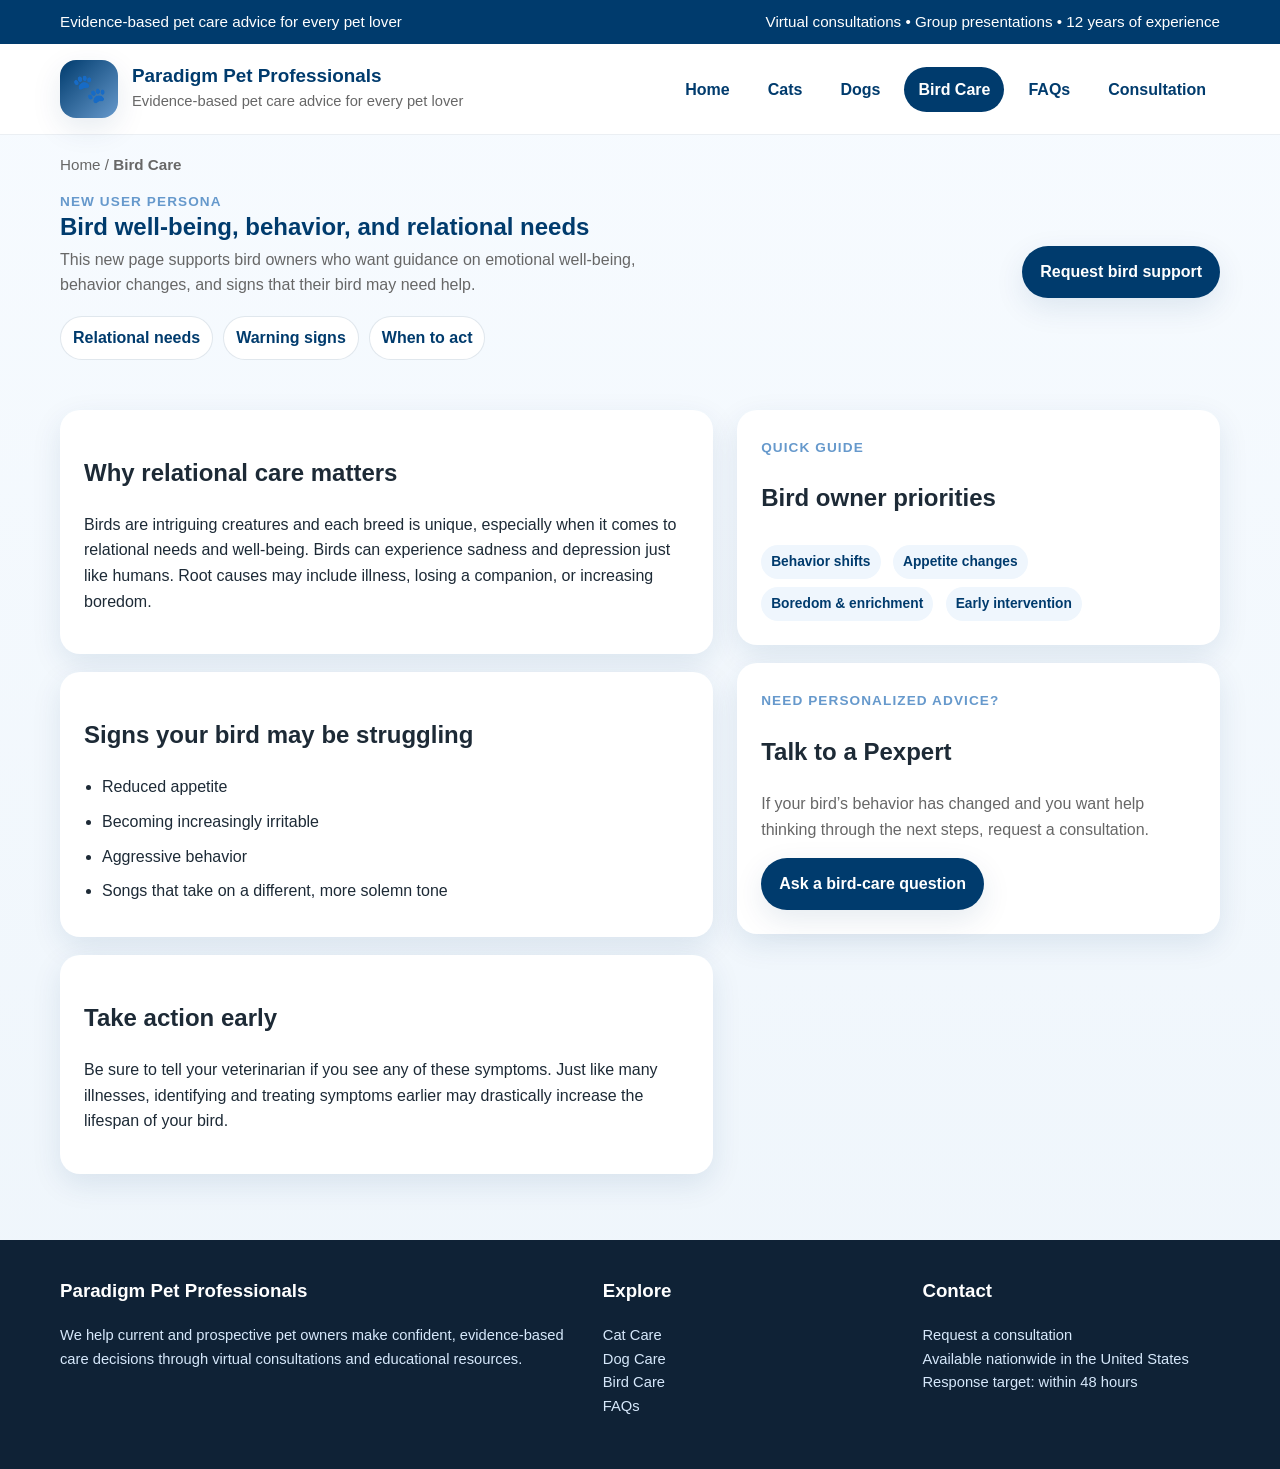
==== birds.html @ 6cae9a1f "Add files via upload" ====
<!doctype html>
<html lang="en">
<head>
  <meta charset="utf-8">
  <meta name="viewport" content="width=device-width, initial-scale=1">
  <title>Bird Care | Paradigm Pet Professionals</title>
  <meta name="description" content="Evidence-based pet care advice and virtual consultations for pet owners.">
  <style>
:root {
  --midnight: #003B6D;
  --sky: #6699CC;
  --dim: #676767;
  --silver: #BDBDBD;
  --bg: #f6f9fc;
  --card: #ffffff;
  --accent: #e8f1fb;
  --shadow: 0 10px 30px rgba(0,59,109,.10);
  --radius: 18px;
  --max: 1160px;
}
* { box-sizing: border-box; }
html { scroll-behavior: smooth; }
body {
  margin: 0;
  font-family: Inter, Arial, Helvetica, sans-serif;
  color: #1d2a36;
  background: linear-gradient(180deg, #f7fbff 0%, #eef5fb 100%);
  line-height: 1.6;
}
a { color: var(--midnight); text-decoration: none; }
a:hover { text-decoration: underline; }
img { max-width: 100%; display: block; }
.container { width: min(var(--max), calc(100% - 48px)); margin: 0 auto; }
.topbar {
  background: var(--midnight);
  color: white;
  font-size: .95rem;
}
.topbar .container {
  display: flex; justify-content: space-between; gap: 16px; padding: 10px 0;
}
.site-header {
  position: sticky; top: 0; z-index: 30; backdrop-filter: blur(12px);
  background: rgba(255,255,255,.92); border-bottom: 1px solid rgba(0,59,109,.08);
}
.header-wrap {
  display: flex; align-items: center; justify-content: space-between; gap: 20px; padding: 16px 0;
}
.brand {
  display: flex; align-items: center; gap: 14px; min-width: 0;
}
.logo {
  width: 58px; height: 58px; border-radius: 16px;
  background: linear-gradient(135deg, var(--midnight), var(--sky));
  display: grid; place-items: center; color: white; font-size: 28px; box-shadow: var(--shadow);
}
.brand h1 {
  font-size: 1.18rem; margin: 0; color: var(--midnight); line-height: 1.2;
}
.brand p { margin: 2px 0 0; color: var(--dim); font-size: .92rem; }
nav.primary ul { list-style: none; display: flex; gap: 10px; margin: 0; padding: 0; flex-wrap: wrap; }
nav.primary a {
  display: inline-block; padding: 10px 14px; border-radius: 999px; font-weight: 600;
}
nav.primary a:hover, nav.primary a.active { background: var(--midnight); color: white; text-decoration: none; }
.btn, button, .button {
  display: inline-flex; align-items: center; justify-content: center; gap: 10px;
  border: 0; border-radius: 999px; padding: 13px 18px; font-weight: 700; cursor: pointer;
  background: var(--midnight); color: white; box-shadow: var(--shadow); transition: transform .18s ease, opacity .18s ease;
}
.btn.secondary { background: white; color: var(--midnight); border: 1px solid rgba(0,59,109,.18); }
.btn:hover, button:hover { transform: translateY(-1px); text-decoration: none; }
.hero {
  padding: 54px 0 30px;
}
.hero-grid {
  display: grid; grid-template-columns: 1.2fr .8fr; gap: 28px; align-items: stretch;
}
.card {
  background: var(--card); border-radius: var(--radius); box-shadow: var(--shadow); padding: 24px;
}
.hero-copy {
  padding: 30px;
  background: linear-gradient(135deg, rgba(0,59,109,1) 0%, rgba(102,153,204,1) 100%);
  color: white; border-radius: 28px; box-shadow: var(--shadow);
}
.eyebrow {
  display: inline-block; padding: 6px 12px; background: rgba(255,255,255,.16); border-radius: 999px; font-size: .88rem; font-weight: 700;
}
.hero-copy h2 { font-size: clamp(2rem, 4.4vw, 3.35rem); line-height: 1.08; margin: 14px 0 14px; }
.hero-copy p { font-size: 1.05rem; max-width: 58ch; }
.hero-actions { display: flex; gap: 12px; flex-wrap: wrap; margin-top: 18px; }
.hero-aside { display: grid; gap: 16px; }
.stat {
  display: flex; gap: 12px; align-items: flex-start;
}
.stat-icon {
  width: 42px; height: 42px; border-radius: 12px; background: var(--accent); display: grid; place-items: center; font-size: 20px;
}
.grid-3 { display: grid; grid-template-columns: repeat(3, 1fr); gap: 18px; }
.grid-2 { display: grid; grid-template-columns: repeat(2, 1fr); gap: 18px; }
.section { padding: 26px 0; }
.section-title { display: flex; justify-content: space-between; align-items: end; gap: 16px; margin-bottom: 18px; }
.section-title h2, .section-title h1 { margin: 0; color: var(--midnight); line-height: 1.15; }
.section-title p { margin: 6px 0 0; color: var(--dim); max-width: 65ch; }
.pet-card {
  position: relative; overflow: hidden; padding: 22px; min-height: 220px;
  background: linear-gradient(180deg, #fff 0%, #f0f6fc 100%);
}
.pet-card .icon {
  width: 66px; height: 66px; border-radius: 18px; display: grid; place-items: center; font-size: 34px;
  background: linear-gradient(135deg, rgba(0,59,109,.12), rgba(102,153,204,.22)); margin-bottom: 14px;
}
.pet-card h3 { margin: 0 0 8px; color: var(--midnight); }
.pet-card p { margin: 0 0 16px; color: #455564; }
.kicker { color: var(--sky); font-size: .85rem; text-transform: uppercase; letter-spacing: .08em; font-weight: 800; }
.breadcrumbs { font-size: .95rem; color: var(--dim); margin: 18px 0 10px; }
.breadcrumbs a { color: var(--dim); }
.subnav {
  display: flex; flex-wrap: wrap; gap: 10px; margin: 10px 0 24px;
}
.subnav a { background: white; border: 1px solid rgba(0,59,109,.12); padding: 8px 12px; border-radius: 999px; font-weight: 600; }
.subnav a:hover { text-decoration: none; background: var(--accent); }
.content-grid {
  display: grid; grid-template-columns: 1.15fr .85fr; gap: 24px; align-items: start;
}
.info-panel { background: white; border-radius: 20px; box-shadow: var(--shadow); padding: 24px; }
.callout {
  background: linear-gradient(180deg, #fff 0%, #f7fbff 100%);
  border-left: 6px solid var(--sky);
  padding: 18px; border-radius: 18px; margin: 14px 0;
}
.checklist, .resource-list { margin: 0; padding-left: 18px; }
.checklist li, .resource-list li { margin: 9px 0; }
.accordion details {
  background: white; border-radius: 18px; box-shadow: var(--shadow); padding: 0 18px; margin-bottom: 14px; overflow: hidden;
}
.accordion summary {
  cursor: pointer; list-style: none; font-weight: 800; color: var(--midnight); padding: 18px 0;
}
.accordion summary::-webkit-details-marker { display:none; }
.accordion .body { padding: 0 0 18px; }
.form-wrap {
  background: linear-gradient(180deg, #fff 0%, #f4f9ff 100%);
}
form { display: grid; gap: 14px; }
label { display: grid; gap: 6px; font-weight: 700; color: var(--midnight); }
input, select, textarea {
  width: 100%; border: 1px solid rgba(0,59,109,.18); border-radius: 14px; padding: 12px 14px; font: inherit; background: white;
}
textarea { min-height: 130px; resize: vertical; }
.form-grid { display: grid; grid-template-columns: repeat(2, 1fr); gap: 14px; }
.notice { font-size: .93rem; color: var(--dim); }
footer {
  margin-top: 40px; background: #0f2236; color: white;
}
.footer-grid {
  display: grid; grid-template-columns: 1.4fr .8fr .8fr; gap: 22px; padding: 36px 0;
}
footer h3 { margin-top: 0; }
footer a { color: #d6e8fb; }
.small { font-size: .92rem; color: #d6e8fb; }
.searchbar { display:flex; gap:10px; align-items:center; margin-top:10px; }
.searchbar input { background: rgba(255,255,255,.94); }
.result-box { margin-top: 12px; font-size: .95rem; color: var(--midnight); }
.resource-links a { display:block; padding: 8px 0; }
.tag { display:inline-block; padding:6px 10px; background:#eff6fd; border-radius:999px; font-size:.86rem; color:var(--midnight); font-weight:700; margin-right:8px; margin-top:8px; }
.table-like { display:grid; gap:12px; }
.row { display:grid; grid-template-columns: 180px 1fr; gap:14px; padding:14px; background:white; border-radius:16px; box-shadow: var(--shadow); }
.muted { color: var(--dim); }
@media (max-width: 920px) {
  .hero-grid, .content-grid, .grid-3, .grid-2, .footer-grid { grid-template-columns: 1fr; }
  .form-grid { grid-template-columns: 1fr; }
  .header-wrap { flex-direction: column; align-items: stretch; }
}
</style>
</head>
<body>
  <div class="topbar">
    <div class="container">
      <div>Evidence-based pet care advice for every pet lover</div>
      <div>Virtual consultations • Group presentations • 12 years of experience</div>
    </div>
  </div>
  <header class="site-header">
    <div class="container header-wrap">
      <div class="brand">
        <div class="logo" aria-hidden="true">🐾</div>
        <div>
          <h1>Paradigm Pet Professionals</h1>
          <p>Evidence-based pet care advice for every pet lover</p>
        </div>
      </div>
      <nav class="primary" aria-label="Primary">
        <ul><li><a href="index.html" class="">Home</a></li><li><a href="cats.html" class="">Cats</a></li><li><a href="dogs.html" class="">Dogs</a></li><li><a href="birds.html" class="active">Bird Care</a></li><li><a href="faqs.html" class="">FAQs</a></li><li><a href="consult.html" class="">Consultation</a></li></ul>
      </nav>
    </div>
  </header>
  
<main class="container">
  <div class="breadcrumbs"><a href="index.html">Home</a> / <strong>Bird Care</strong></div>
  <section class="section-title">
    <div>
      <span class="kicker">New user persona</span>
      <h1>Bird well-being, behavior, and relational needs</h1>
      <p>This new page supports bird owners who want guidance on emotional well-being, behavior changes, and signs that their bird may need help.</p>
    </div>
    <a class="btn" href="consult.html">Request bird support</a>
  </section>

  <nav class="subnav" aria-label="Secondary">
    <a href="#needs">Relational needs</a>
    <a href="#warning-signs">Warning signs</a>
    <a href="#next-steps">When to act</a>
  </nav>

  <section class="content-grid section">
    <div>
      <article id="needs" class="info-panel">
        <h2>Why relational care matters</h2>
        <p>Birds are intriguing creatures and each breed is unique, especially when it comes to relational needs and well-being. Birds can experience sadness and depression just like humans. Root causes may include illness, losing a companion, or increasing boredom.</p>
      </article>
      <article id="warning-signs" class="info-panel" style="margin-top:18px;">
        <h2>Signs your bird may be struggling</h2>
        <ul class="checklist">
          <li>Reduced appetite</li>
          <li>Becoming increasingly irritable</li>
          <li>Aggressive behavior</li>
          <li>Songs that take on a different, more solemn tone</li>
        </ul>
      </article>
      <article id="next-steps" class="info-panel" style="margin-top:18px;">
        <h2>Take action early</h2>
        <p>Be sure to tell your veterinarian if you see any of these symptoms. Just like many illnesses, identifying and treating symptoms earlier may drastically increase the lifespan of your bird.</p>
      </article>
    </div>
    <aside>
      <div class="info-panel">
        <span class="kicker">Quick guide</span>
        <h2>Bird owner priorities</h2>
        <div class="tag">Behavior shifts</div>
        <div class="tag">Appetite changes</div>
        <div class="tag">Boredom & enrichment</div>
        <div class="tag">Early intervention</div>
      </div>
      <div class="info-panel" style="margin-top:18px;">
        <span class="kicker">Need personalized advice?</span>
        <h2>Talk to a Pexpert</h2>
        <p class="muted">If your bird’s behavior has changed and you want help thinking through the next steps, request a consultation.</p>
        <a class="btn" href="consult.html">Ask a bird-care question</a>
      </div>
    </aside>
  </section>
</main>

  <footer>
    <div class="container footer-grid">
      <div>
        <h3>Paradigm Pet Professionals</h3>
        <p class="small">We help current and prospective pet owners make confident, evidence-based care decisions through virtual consultations and educational resources.</p>
      </div>
      <div>
        <h3>Explore</h3>
        <p class="small"><a href="cats.html">Cat Care</a><br><a href="dogs.html">Dog Care</a><br><a href="birds.html">Bird Care</a><br><a href="faqs.html">FAQs</a></p>
      </div>
      <div>
        <h3>Contact</h3>
        <p class="small"><a href="consult.html">Request a consultation</a><br>Available nationwide in the United States<br>Response target: within 48 hours</p>
      </div>
    </div>
  </footer>
  <script>
const searchable = {
  kittens: 'See the Cats page and jump to the “Zero to Four Weeks” or “Four Weeks to One Year” sections.',
  senior: 'See Senior Cat Care for protein-focused feeding guidance for older cats.',
  exercise: 'See the Dogs page section titled “Diet & Exercise” for daily activity guidance.',
  grooming: 'See the Dogs page section titled “Grooming & Handling”.',
  vaccinations: 'See the Dogs page section titled “Vaccinations & Medications”.',
  bird: 'See the Bird Care page for relational needs, appetite changes, and behavior shifts.',
  consultation: 'Use the Consultation page to request expert help. All required fields are included.'
};

function setupSearch() {
  const input = document.querySelector('[data-search-input]');
  const btn = document.querySelector('[data-search-btn]');
  const result = document.querySelector('[data-search-result]');
  if (!input || !btn || !result) return;

  function runSearch() {
    const q = input.value.trim().toLowerCase();
    if (!q) {
      result.textContent = 'Try searching for: kittens, exercise, grooming, bird, or consultation.';
      return;
    }
    const match = Object.keys(searchable).find(k => q.includes(k));
    result.textContent = match ? searchable[match] : 'No exact match found in this prototype. Try: kittens, senior, exercise, grooming, bird, or consultation.';
  }

  btn.addEventListener('click', runSearch);
  input.addEventListener('keydown', (e) => {
    if (e.key === 'Enter') { e.preventDefault(); runSearch(); }
  });
}

document.addEventListener('DOMContentLoaded', setupSearch);
</script>
</body>
</html>
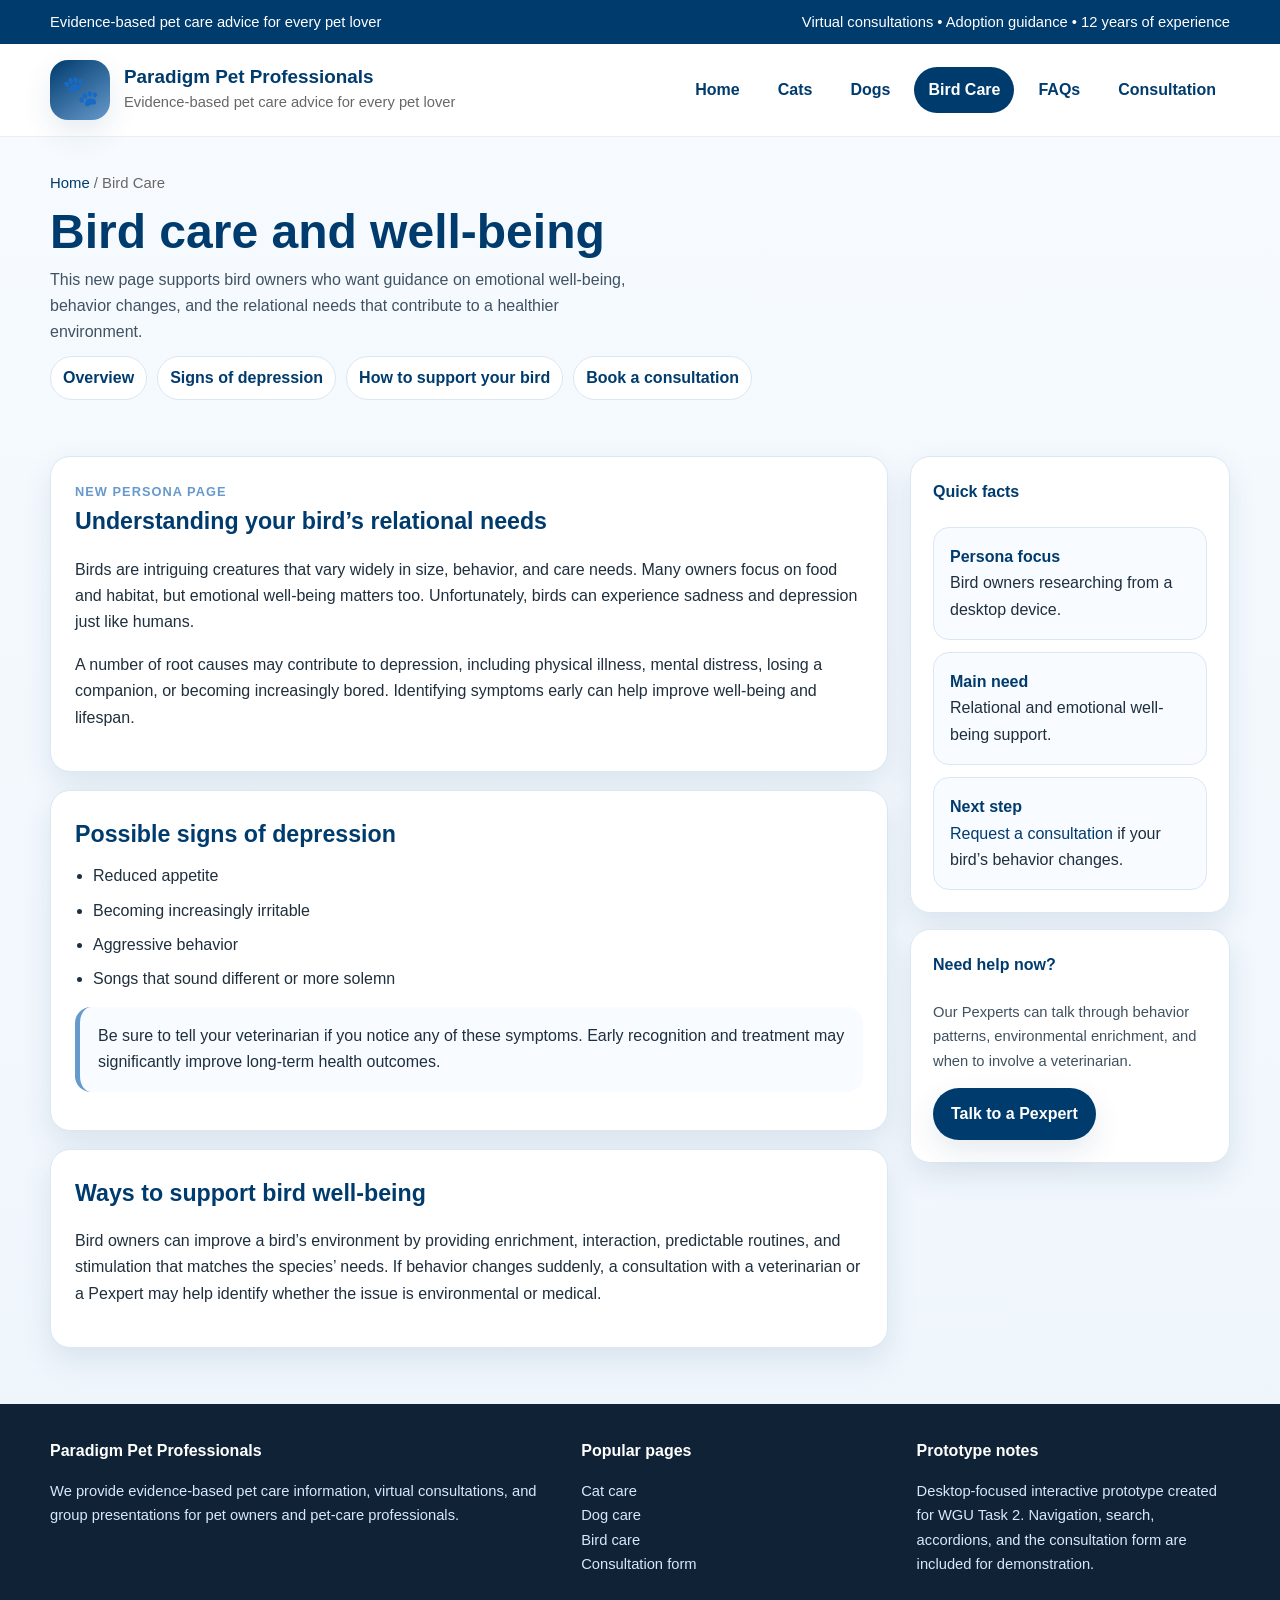
==== commit 7bab8884: "Add files via upload" ====
--- a/birds.html
+++ b/birds.html
@@ -1,308 +1,48 @@
 <!doctype html>
 <html lang="en">
 <head>
-  <meta charset="utf-8">
-  <meta name="viewport" content="width=device-width, initial-scale=1">
-  <title>Bird Care | Paradigm Pet Professionals</title>
-  <meta name="description" content="Evidence-based pet care advice and virtual consultations for pet owners.">
-  <style>
-:root {
-  --midnight: #003B6D;
-  --sky: #6699CC;
-  --dim: #676767;
-  --silver: #BDBDBD;
-  --bg: #f6f9fc;
-  --card: #ffffff;
-  --accent: #e8f1fb;
-  --shadow: 0 10px 30px rgba(0,59,109,.10);
-  --radius: 18px;
-  --max: 1160px;
-}
-* { box-sizing: border-box; }
-html { scroll-behavior: smooth; }
-body {
-  margin: 0;
-  font-family: Inter, Arial, Helvetica, sans-serif;
-  color: #1d2a36;
-  background: linear-gradient(180deg, #f7fbff 0%, #eef5fb 100%);
-  line-height: 1.6;
-}
-a { color: var(--midnight); text-decoration: none; }
-a:hover { text-decoration: underline; }
-img { max-width: 100%; display: block; }
-.container { width: min(var(--max), calc(100% - 48px)); margin: 0 auto; }
-.topbar {
-  background: var(--midnight);
-  color: white;
-  font-size: .95rem;
-}
-.topbar .container {
-  display: flex; justify-content: space-between; gap: 16px; padding: 10px 0;
-}
-.site-header {
-  position: sticky; top: 0; z-index: 30; backdrop-filter: blur(12px);
-  background: rgba(255,255,255,.92); border-bottom: 1px solid rgba(0,59,109,.08);
-}
-.header-wrap {
-  display: flex; align-items: center; justify-content: space-between; gap: 20px; padding: 16px 0;
-}
-.brand {
-  display: flex; align-items: center; gap: 14px; min-width: 0;
-}
-.logo {
-  width: 58px; height: 58px; border-radius: 16px;
-  background: linear-gradient(135deg, var(--midnight), var(--sky));
-  display: grid; place-items: center; color: white; font-size: 28px; box-shadow: var(--shadow);
-}
-.brand h1 {
-  font-size: 1.18rem; margin: 0; color: var(--midnight); line-height: 1.2;
-}
-.brand p { margin: 2px 0 0; color: var(--dim); font-size: .92rem; }
-nav.primary ul { list-style: none; display: flex; gap: 10px; margin: 0; padding: 0; flex-wrap: wrap; }
-nav.primary a {
-  display: inline-block; padding: 10px 14px; border-radius: 999px; font-weight: 600;
-}
-nav.primary a:hover, nav.primary a.active { background: var(--midnight); color: white; text-decoration: none; }
-.btn, button, .button {
-  display: inline-flex; align-items: center; justify-content: center; gap: 10px;
-  border: 0; border-radius: 999px; padding: 13px 18px; font-weight: 700; cursor: pointer;
-  background: var(--midnight); color: white; box-shadow: var(--shadow); transition: transform .18s ease, opacity .18s ease;
-}
-.btn.secondary { background: white; color: var(--midnight); border: 1px solid rgba(0,59,109,.18); }
-.btn:hover, button:hover { transform: translateY(-1px); text-decoration: none; }
-.hero {
-  padding: 54px 0 30px;
-}
-.hero-grid {
-  display: grid; grid-template-columns: 1.2fr .8fr; gap: 28px; align-items: stretch;
-}
-.card {
-  background: var(--card); border-radius: var(--radius); box-shadow: var(--shadow); padding: 24px;
-}
-.hero-copy {
-  padding: 30px;
-  background: linear-gradient(135deg, rgba(0,59,109,1) 0%, rgba(102,153,204,1) 100%);
-  color: white; border-radius: 28px; box-shadow: var(--shadow);
-}
-.eyebrow {
-  display: inline-block; padding: 6px 12px; background: rgba(255,255,255,.16); border-radius: 999px; font-size: .88rem; font-weight: 700;
-}
-.hero-copy h2 { font-size: clamp(2rem, 4.4vw, 3.35rem); line-height: 1.08; margin: 14px 0 14px; }
-.hero-copy p { font-size: 1.05rem; max-width: 58ch; }
-.hero-actions { display: flex; gap: 12px; flex-wrap: wrap; margin-top: 18px; }
-.hero-aside { display: grid; gap: 16px; }
-.stat {
-  display: flex; gap: 12px; align-items: flex-start;
-}
-.stat-icon {
-  width: 42px; height: 42px; border-radius: 12px; background: var(--accent); display: grid; place-items: center; font-size: 20px;
-}
-.grid-3 { display: grid; grid-template-columns: repeat(3, 1fr); gap: 18px; }
-.grid-2 { display: grid; grid-template-columns: repeat(2, 1fr); gap: 18px; }
-.section { padding: 26px 0; }
-.section-title { display: flex; justify-content: space-between; align-items: end; gap: 16px; margin-bottom: 18px; }
-.section-title h2, .section-title h1 { margin: 0; color: var(--midnight); line-height: 1.15; }
-.section-title p { margin: 6px 0 0; color: var(--dim); max-width: 65ch; }
-.pet-card {
-  position: relative; overflow: hidden; padding: 22px; min-height: 220px;
-  background: linear-gradient(180deg, #fff 0%, #f0f6fc 100%);
-}
-.pet-card .icon {
-  width: 66px; height: 66px; border-radius: 18px; display: grid; place-items: center; font-size: 34px;
-  background: linear-gradient(135deg, rgba(0,59,109,.12), rgba(102,153,204,.22)); margin-bottom: 14px;
-}
-.pet-card h3 { margin: 0 0 8px; color: var(--midnight); }
-.pet-card p { margin: 0 0 16px; color: #455564; }
-.kicker { color: var(--sky); font-size: .85rem; text-transform: uppercase; letter-spacing: .08em; font-weight: 800; }
-.breadcrumbs { font-size: .95rem; color: var(--dim); margin: 18px 0 10px; }
-.breadcrumbs a { color: var(--dim); }
-.subnav {
-  display: flex; flex-wrap: wrap; gap: 10px; margin: 10px 0 24px;
-}
-.subnav a { background: white; border: 1px solid rgba(0,59,109,.12); padding: 8px 12px; border-radius: 999px; font-weight: 600; }
-.subnav a:hover { text-decoration: none; background: var(--accent); }
-.content-grid {
-  display: grid; grid-template-columns: 1.15fr .85fr; gap: 24px; align-items: start;
-}
-.info-panel { background: white; border-radius: 20px; box-shadow: var(--shadow); padding: 24px; }
-.callout {
-  background: linear-gradient(180deg, #fff 0%, #f7fbff 100%);
-  border-left: 6px solid var(--sky);
-  padding: 18px; border-radius: 18px; margin: 14px 0;
-}
-.checklist, .resource-list { margin: 0; padding-left: 18px; }
-.checklist li, .resource-list li { margin: 9px 0; }
-.accordion details {
-  background: white; border-radius: 18px; box-shadow: var(--shadow); padding: 0 18px; margin-bottom: 14px; overflow: hidden;
-}
-.accordion summary {
-  cursor: pointer; list-style: none; font-weight: 800; color: var(--midnight); padding: 18px 0;
-}
-.accordion summary::-webkit-details-marker { display:none; }
-.accordion .body { padding: 0 0 18px; }
-.form-wrap {
-  background: linear-gradient(180deg, #fff 0%, #f4f9ff 100%);
-}
-form { display: grid; gap: 14px; }
-label { display: grid; gap: 6px; font-weight: 700; color: var(--midnight); }
-input, select, textarea {
-  width: 100%; border: 1px solid rgba(0,59,109,.18); border-radius: 14px; padding: 12px 14px; font: inherit; background: white;
-}
-textarea { min-height: 130px; resize: vertical; }
-.form-grid { display: grid; grid-template-columns: repeat(2, 1fr); gap: 14px; }
-.notice { font-size: .93rem; color: var(--dim); }
-footer {
-  margin-top: 40px; background: #0f2236; color: white;
-}
-.footer-grid {
-  display: grid; grid-template-columns: 1.4fr .8fr .8fr; gap: 22px; padding: 36px 0;
-}
-footer h3 { margin-top: 0; }
-footer a { color: #d6e8fb; }
-.small { font-size: .92rem; color: #d6e8fb; }
-.searchbar { display:flex; gap:10px; align-items:center; margin-top:10px; }
-.searchbar input { background: rgba(255,255,255,.94); }
-.result-box { margin-top: 12px; font-size: .95rem; color: var(--midnight); }
-.resource-links a { display:block; padding: 8px 0; }
-.tag { display:inline-block; padding:6px 10px; background:#eff6fd; border-radius:999px; font-size:.86rem; color:var(--midnight); font-weight:700; margin-right:8px; margin-top:8px; }
-.table-like { display:grid; gap:12px; }
-.row { display:grid; grid-template-columns: 180px 1fr; gap:14px; padding:14px; background:white; border-radius:16px; box-shadow: var(--shadow); }
-.muted { color: var(--dim); }
-@media (max-width: 920px) {
-  .hero-grid, .content-grid, .grid-3, .grid-2, .footer-grid { grid-template-columns: 1fr; }
-  .form-grid { grid-template-columns: 1fr; }
-  .header-wrap { flex-direction: column; align-items: stretch; }
-}
-</style>
+<meta charset="utf-8">
+<meta name="viewport" content="width=device-width, initial-scale=1">
+<title>Bird Care | Paradigm Pet Professionals</title>
+<link rel="stylesheet" href="styles.css">
+
 </head>
 <body>
-  <div class="topbar">
-    <div class="container">
-      <div>Evidence-based pet care advice for every pet lover</div>
-      <div>Virtual consultations • Group presentations • 12 years of experience</div>
+<div class="topbar"><div class="container"><div>Evidence-based pet care advice for every pet lover</div><div>Virtual consultations • Adoption guidance • 12 years of experience</div></div></div>
+<header class="site-header">
+  <div class="container header-wrap">
+    <div class="brand"><div class="logo">🐾</div><div><h1>Paradigm Pet Professionals</h1><p>Evidence-based pet care advice for every pet lover</p></div></div>
+    <nav class="primary" aria-label="Primary"><ul><li><a href="index.html" class="">Home</a></li><li><a href="cats.html" class="">Cats</a></li><li><a href="dogs.html" class="">Dogs</a></li><li><a href="birds.html" class="active">Bird Care</a></li><li><a href="faqs.html" class="">FAQs</a></li><li><a href="consult.html" class="">Consultation</a></li></ul></nav>
+  </div>
+</header>
+<main>
+
+<section class="page-hero"><div class="container"><div class="breadcrumbs"><a href="index.html">Home</a> / Bird Care</div><h2>Bird care and well-being</h2><p>This new page supports bird owners who want guidance on emotional well-being, behavior changes, and the relational needs that contribute to a healthier environment.</p><div class="quick-nav"><a href="#overview">Overview</a><a href="#symptoms">Signs of depression</a><a href="#support">How to support your bird</a><a href="consult.html">Book a consultation</a></div></div></section>
+<section class="section"><div class="container content-layout"><div class="content-stack">
+  <article class="panel section-card" id="overview"><div class="kicker">New persona page</div><h3>Understanding your bird’s relational needs</h3><p>Birds are intriguing creatures that vary widely in size, behavior, and care needs. Many owners focus on food and habitat, but emotional well-being matters too. Unfortunately, birds can experience sadness and depression just like humans.</p><p>A number of root causes may contribute to depression, including physical illness, mental distress, losing a companion, or becoming increasingly bored. Identifying symptoms early can help improve well-being and lifespan.</p></article>
+  <article class="panel section-card" id="symptoms"><h3>Possible signs of depression</h3><ul class="clean"><li>Reduced appetite</li><li>Becoming increasingly irritable</li><li>Aggressive behavior</li><li>Songs that sound different or more solemn</li></ul><div class="callout">Be sure to tell your veterinarian if you notice any of these symptoms. Early recognition and treatment may significantly improve long-term health outcomes.</div></article>
+  <article class="panel section-card" id="support"><h3>Ways to support bird well-being</h3><p>Bird owners can improve a bird’s environment by providing enrichment, interaction, predictable routines, and stimulation that matches the species’ needs. If behavior changes suddenly, a consultation with a veterinarian or a Pexpert may help identify whether the issue is environmental or medical.</p></article>
+</div>
+<aside class="sidebar"><div class="panel info-card"><h4 style="margin-top:0;color:var(--midnight)">Quick facts</h4><div class="stat-list"><div class="stat-box"><strong>Persona focus</strong>Bird owners researching from a desktop device.</div><div class="stat-box"><strong>Main need</strong>Relational and emotional well-being support.</div><div class="stat-box"><strong>Next step</strong><a href="consult.html">Request a consultation</a> if your bird’s behavior changes.</div></div></div><div class="panel info-card"><h4 style="margin-top:0;color:var(--midnight)">Need help now?</h4><p class="small" style="color:#405262">Our Pexperts can talk through behavior patterns, environmental enrichment, and when to involve a veterinarian.</p><a class="btn" href="consult.html">Talk to a Pexpert</a></div></aside>
+</div></section>
+
+</main>
+<footer>
+  <div class="container footer-grid">
+    <div>
+      <h4>Paradigm Pet Professionals</h4>
+      <p class="small">We provide evidence-based pet care information, virtual consultations, and group presentations for pet owners and pet-care professionals.</p>
+    </div>
+    <div>
+      <h4>Popular pages</h4>
+      <p class="small"><a href="cats.html">Cat care</a><br><a href="dogs.html">Dog care</a><br><a href="birds.html">Bird care</a><br><a href="consult.html">Consultation form</a></p>
+    </div>
+    <div>
+      <h4>Prototype notes</h4>
+      <p class="small">Desktop-focused interactive prototype created for WGU Task 2. Navigation, search, accordions, and the consultation form are included for demonstration.</p>
     </div>
   </div>
-  <header class="site-header">
-    <div class="container header-wrap">
-      <div class="brand">
-        <div class="logo" aria-hidden="true">🐾</div>
-        <div>
-          <h1>Paradigm Pet Professionals</h1>
-          <p>Evidence-based pet care advice for every pet lover</p>
-        </div>
-      </div>
-      <nav class="primary" aria-label="Primary">
-        <ul><li><a href="index.html" class="">Home</a></li><li><a href="cats.html" class="">Cats</a></li><li><a href="dogs.html" class="">Dogs</a></li><li><a href="birds.html" class="active">Bird Care</a></li><li><a href="faqs.html" class="">FAQs</a></li><li><a href="consult.html" class="">Consultation</a></li></ul>
-      </nav>
-    </div>
-  </header>
-  
-<main class="container">
-  <div class="breadcrumbs"><a href="index.html">Home</a> / <strong>Bird Care</strong></div>
-  <section class="section-title">
-    <div>
-      <span class="kicker">New user persona</span>
-      <h1>Bird well-being, behavior, and relational needs</h1>
-      <p>This new page supports bird owners who want guidance on emotional well-being, behavior changes, and signs that their bird may need help.</p>
-    </div>
-    <a class="btn" href="consult.html">Request bird support</a>
-  </section>
-
-  <nav class="subnav" aria-label="Secondary">
-    <a href="#needs">Relational needs</a>
-    <a href="#warning-signs">Warning signs</a>
-    <a href="#next-steps">When to act</a>
-  </nav>
-
-  <section class="content-grid section">
-    <div>
-      <article id="needs" class="info-panel">
-        <h2>Why relational care matters</h2>
-        <p>Birds are intriguing creatures and each breed is unique, especially when it comes to relational needs and well-being. Birds can experience sadness and depression just like humans. Root causes may include illness, losing a companion, or increasing boredom.</p>
-      </article>
-      <article id="warning-signs" class="info-panel" style="margin-top:18px;">
-        <h2>Signs your bird may be struggling</h2>
-        <ul class="checklist">
-          <li>Reduced appetite</li>
-          <li>Becoming increasingly irritable</li>
-          <li>Aggressive behavior</li>
-          <li>Songs that take on a different, more solemn tone</li>
-        </ul>
-      </article>
-      <article id="next-steps" class="info-panel" style="margin-top:18px;">
-        <h2>Take action early</h2>
-        <p>Be sure to tell your veterinarian if you see any of these symptoms. Just like many illnesses, identifying and treating symptoms earlier may drastically increase the lifespan of your bird.</p>
-      </article>
-    </div>
-    <aside>
-      <div class="info-panel">
-        <span class="kicker">Quick guide</span>
-        <h2>Bird owner priorities</h2>
-        <div class="tag">Behavior shifts</div>
-        <div class="tag">Appetite changes</div>
-        <div class="tag">Boredom & enrichment</div>
-        <div class="tag">Early intervention</div>
-      </div>
-      <div class="info-panel" style="margin-top:18px;">
-        <span class="kicker">Need personalized advice?</span>
-        <h2>Talk to a Pexpert</h2>
-        <p class="muted">If your bird’s behavior has changed and you want help thinking through the next steps, request a consultation.</p>
-        <a class="btn" href="consult.html">Ask a bird-care question</a>
-      </div>
-    </aside>
-  </section>
-</main>
-
-  <footer>
-    <div class="container footer-grid">
-      <div>
-        <h3>Paradigm Pet Professionals</h3>
-        <p class="small">We help current and prospective pet owners make confident, evidence-based care decisions through virtual consultations and educational resources.</p>
-      </div>
-      <div>
-        <h3>Explore</h3>
-        <p class="small"><a href="cats.html">Cat Care</a><br><a href="dogs.html">Dog Care</a><br><a href="birds.html">Bird Care</a><br><a href="faqs.html">FAQs</a></p>
-      </div>
-      <div>
-        <h3>Contact</h3>
-        <p class="small"><a href="consult.html">Request a consultation</a><br>Available nationwide in the United States<br>Response target: within 48 hours</p>
-      </div>
-    </div>
-  </footer>
-  <script>
-const searchable = {
-  kittens: 'See the Cats page and jump to the “Zero to Four Weeks” or “Four Weeks to One Year” sections.',
-  senior: 'See Senior Cat Care for protein-focused feeding guidance for older cats.',
-  exercise: 'See the Dogs page section titled “Diet & Exercise” for daily activity guidance.',
-  grooming: 'See the Dogs page section titled “Grooming & Handling”.',
-  vaccinations: 'See the Dogs page section titled “Vaccinations & Medications”.',
-  bird: 'See the Bird Care page for relational needs, appetite changes, and behavior shifts.',
-  consultation: 'Use the Consultation page to request expert help. All required fields are included.'
-};
-
-function setupSearch() {
-  const input = document.querySelector('[data-search-input]');
-  const btn = document.querySelector('[data-search-btn]');
-  const result = document.querySelector('[data-search-result]');
-  if (!input || !btn || !result) return;
-
-  function runSearch() {
-    const q = input.value.trim().toLowerCase();
-    if (!q) {
-      result.textContent = 'Try searching for: kittens, exercise, grooming, bird, or consultation.';
-      return;
-    }
-    const match = Object.keys(searchable).find(k => q.includes(k));
-    result.textContent = match ? searchable[match] : 'No exact match found in this prototype. Try: kittens, senior, exercise, grooming, bird, or consultation.';
-  }
-
-  btn.addEventListener('click', runSearch);
-  input.addEventListener('keydown', (e) => {
-    if (e.key === 'Enter') { e.preventDefault(); runSearch(); }
-  });
-}
-
-document.addEventListener('DOMContentLoaded', setupSearch);
-</script>
+</footer>
+<script src="script.js"></script>
 </body>
 </html>
--- a/styles.css
+++ b/styles.css
@@ -0,0 +1,107 @@
+
+:root{
+  --midnight:#003B6D;
+  --sky:#6699CC;
+  --dim:#676767;
+  --silver:#BDBDBD;
+  --bg:#f4f8fc;
+  --ink:#1f2f3d;
+  --card:#ffffff;
+  --line:#dbe7f3;
+  --accent:#e9f3ff;
+  --success:#e9f8ee;
+  --radius:20px;
+  --shadow:0 12px 30px rgba(0,59,109,.10);
+  --max:1180px;
+}
+*{box-sizing:border-box}
+html{scroll-behavior:smooth}
+body{margin:0;font-family:Inter,Segoe UI,Arial,sans-serif;color:var(--ink);background:linear-gradient(180deg,#f7fbff 0,#eef5fb 100%);line-height:1.65}
+a{color:var(--midnight);text-decoration:none}
+a:hover{text-decoration:underline}
+img{max-width:100%;display:block}
+.container{width:min(var(--max),calc(100% - 52px));margin:0 auto}
+.topbar{background:var(--midnight);color:#fff;font-size:.92rem}
+.topbar .container{display:flex;justify-content:space-between;gap:20px;padding:10px 0}
+.site-header{position:sticky;top:0;z-index:20;background:rgba(255,255,255,.94);backdrop-filter:blur(12px);border-bottom:1px solid rgba(0,59,109,.08)}
+.header-wrap{display:flex;align-items:center;justify-content:space-between;gap:20px;padding:16px 0}
+.brand{display:flex;align-items:center;gap:14px}
+.logo{width:60px;height:60px;border-radius:18px;background:linear-gradient(145deg,var(--midnight),var(--sky));display:grid;place-items:center;color:#fff;font-size:30px;box-shadow:var(--shadow)}
+.brand h1{margin:0;color:var(--midnight);font-size:1.18rem;line-height:1.15}
+.brand p{margin:2px 0 0;color:var(--dim);font-size:.92rem}
+nav.primary ul{list-style:none;display:flex;gap:10px;flex-wrap:wrap;margin:0;padding:0}
+nav.primary a{display:inline-flex;padding:10px 14px;border-radius:999px;font-weight:700}
+nav.primary a.active,nav.primary a:hover{background:var(--midnight);color:#fff;text-decoration:none}
+.page-hero{padding:34px 0 16px}
+.breadcrumbs{font-size:.93rem;color:var(--dim);margin-bottom:10px}
+.page-hero h2{margin:0 0 8px;color:var(--midnight);font-size:clamp(2rem,4vw,3rem);line-height:1.1}
+.page-hero p{margin:0;max-width:68ch;color:#405262}
+.hero-card{display:grid;grid-template-columns:1.2fr .8fr;gap:26px;align-items:stretch;padding:22px 0 8px}
+.panel{background:var(--card);border:1px solid var(--line);border-radius:var(--radius);box-shadow:var(--shadow)}
+.hero-main{padding:34px;background:linear-gradient(135deg,var(--midnight),var(--sky));color:#fff;position:relative;overflow:hidden}
+.hero-main:after{content:'';position:absolute;right:-50px;bottom:-50px;width:240px;height:240px;border-radius:50%;background:rgba(255,255,255,.12)}
+.eyebrow{display:inline-block;padding:7px 12px;border-radius:999px;background:rgba(255,255,255,.16);font-size:.84rem;font-weight:800;letter-spacing:.04em;text-transform:uppercase}
+.hero-main h2{font-size:clamp(2.1rem,4.4vw,3.4rem);line-height:1.05;margin:14px 0 14px}
+.hero-main p{max-width:58ch;font-size:1.03rem}
+.hero-actions{display:flex;gap:12px;flex-wrap:wrap;margin-top:18px}
+.btn{display:inline-flex;align-items:center;justify-content:center;gap:10px;padding:13px 18px;border-radius:999px;background:var(--midnight);color:#fff;font-weight:800;border:0;cursor:pointer;box-shadow:var(--shadow)}
+.btn:hover{text-decoration:none;transform:translateY(-1px)}
+.btn.alt{background:#fff;color:var(--midnight)}
+.hero-side{display:grid;gap:16px}
+.info-card{padding:22px}
+.icon-row{display:flex;gap:12px;align-items:flex-start}
+.icon{width:48px;height:48px;border-radius:14px;background:var(--accent);display:grid;place-items:center;font-size:22px;flex:0 0 auto}
+.search-wrap input,.search-wrap button{font:inherit}
+.search-wrap{display:grid;gap:12px}
+.search-row{display:flex;gap:10px}
+input,select,textarea{width:100%;padding:12px 14px;border-radius:14px;border:1px solid rgba(0,59,109,.18);font:inherit;background:#fff}
+textarea{min-height:130px;resize:vertical}
+button{font:inherit}
+.result{font-size:.95rem;color:var(--midnight);min-height:24px}
+.section{padding:18px 0}
+.section-title{display:flex;justify-content:space-between;align-items:end;gap:18px;margin-bottom:18px}
+.section-title h3,.section-title h2{margin:0;color:var(--midnight);font-size:1.8rem;line-height:1.15}
+.section-title p{margin:6px 0 0;color:var(--dim);max-width:64ch}
+.grid-3{display:grid;grid-template-columns:repeat(3,1fr);gap:18px}
+.grid-2{display:grid;grid-template-columns:repeat(2,1fr);gap:18px}
+.pet-card,.mini-card,.resource-card,.testimonial,.article-card{padding:22px}
+.pet-card{background:linear-gradient(180deg,#fff 0,#f4f9ff 100%);position:relative;overflow:hidden}
+.pet-card .pet-emoji{font-size:40px;margin-bottom:8px}
+.kicker{font-size:.8rem;text-transform:uppercase;letter-spacing:.08em;color:var(--sky);font-weight:800}
+.pet-card h4,.mini-card h4,.article-card h4,.resource-card h4{margin:8px 0;color:var(--midnight);font-size:1.2rem}
+.pet-card p,.mini-card p,.article-card p,.resource-card p,.testimonial p{margin:0 0 12px;color:#4d5f6e}
+.tags{display:flex;gap:8px;flex-wrap:wrap}
+.tag{display:inline-flex;padding:7px 10px;background:#eef6ff;border-radius:999px;color:var(--midnight);font-size:.84rem;font-weight:700}
+.quick-nav{display:flex;gap:10px;flex-wrap:wrap;margin:10px 0 22px}
+.quick-nav a{padding:8px 12px;background:#fff;border:1px solid var(--line);border-radius:999px;font-weight:700}
+.quick-nav a:hover{text-decoration:none;background:var(--accent)}
+.content-layout{display:grid;grid-template-columns:minmax(0,1fr) 320px;gap:22px;align-items:start}
+.content-stack{display:grid;gap:18px}
+.section-card{padding:24px}
+.section-card h3{margin:0 0 10px;color:var(--midnight);font-size:1.45rem}
+.callout{padding:16px 18px;border-left:5px solid var(--sky);background:#f8fbff;border-radius:16px;margin:14px 0}
+ul.clean{margin:0;padding-left:18px}
+ul.clean li{margin:8px 0}
+.sidebar{position:sticky;top:96px;display:grid;gap:16px}
+.stat-list{display:grid;gap:12px}
+.stat-box{padding:16px;border-radius:16px;background:#f8fbff;border:1px solid var(--line)}
+.stat-box strong{display:block;color:var(--midnight)}
+.accordion details{padding:0 18px;border-radius:18px;background:#fff;border:1px solid var(--line);box-shadow:var(--shadow);margin-bottom:14px}
+.accordion summary{padding:18px 0;font-weight:800;color:var(--midnight);cursor:pointer;list-style:none}
+.accordion summary::-webkit-details-marker{display:none}
+.accordion .body{padding:0 0 18px}
+.process{display:grid;grid-template-columns:repeat(3,1fr);gap:16px}
+.step{padding:18px}
+.step .num{width:36px;height:36px;border-radius:50%;display:grid;place-items:center;background:var(--midnight);color:#fff;font-weight:800;margin-bottom:10px}
+.form-card{padding:24px}
+.form-grid{display:grid;grid-template-columns:repeat(2,1fr);gap:14px}
+.notice{font-size:.92rem;color:var(--dim)}
+.success{display:none;padding:16px 18px;background:var(--success);border:1px solid #b8dec4;border-radius:16px;color:#184f2a}
+.success.show{display:block}
+footer{margin-top:38px;background:#0f2236;color:#fff}
+.footer-grid{display:grid;grid-template-columns:1.3fr .8fr .8fr;gap:22px;padding:34px 0}
+footer h4{margin:0 0 12px}
+footer a{color:#d7e8fa}
+.small{font-size:.92rem;color:#d7e8fa}
+hr.soft{border:none;border-top:1px solid var(--line);margin:8px 0 0}
+@media(max-width:980px){.hero-card,.content-layout,.grid-3,.grid-2,.footer-grid,.process{grid-template-columns:1fr}.form-grid{grid-template-columns:1fr}.header-wrap{flex-direction:column;align-items:flex-start}.sidebar{position:static}}
